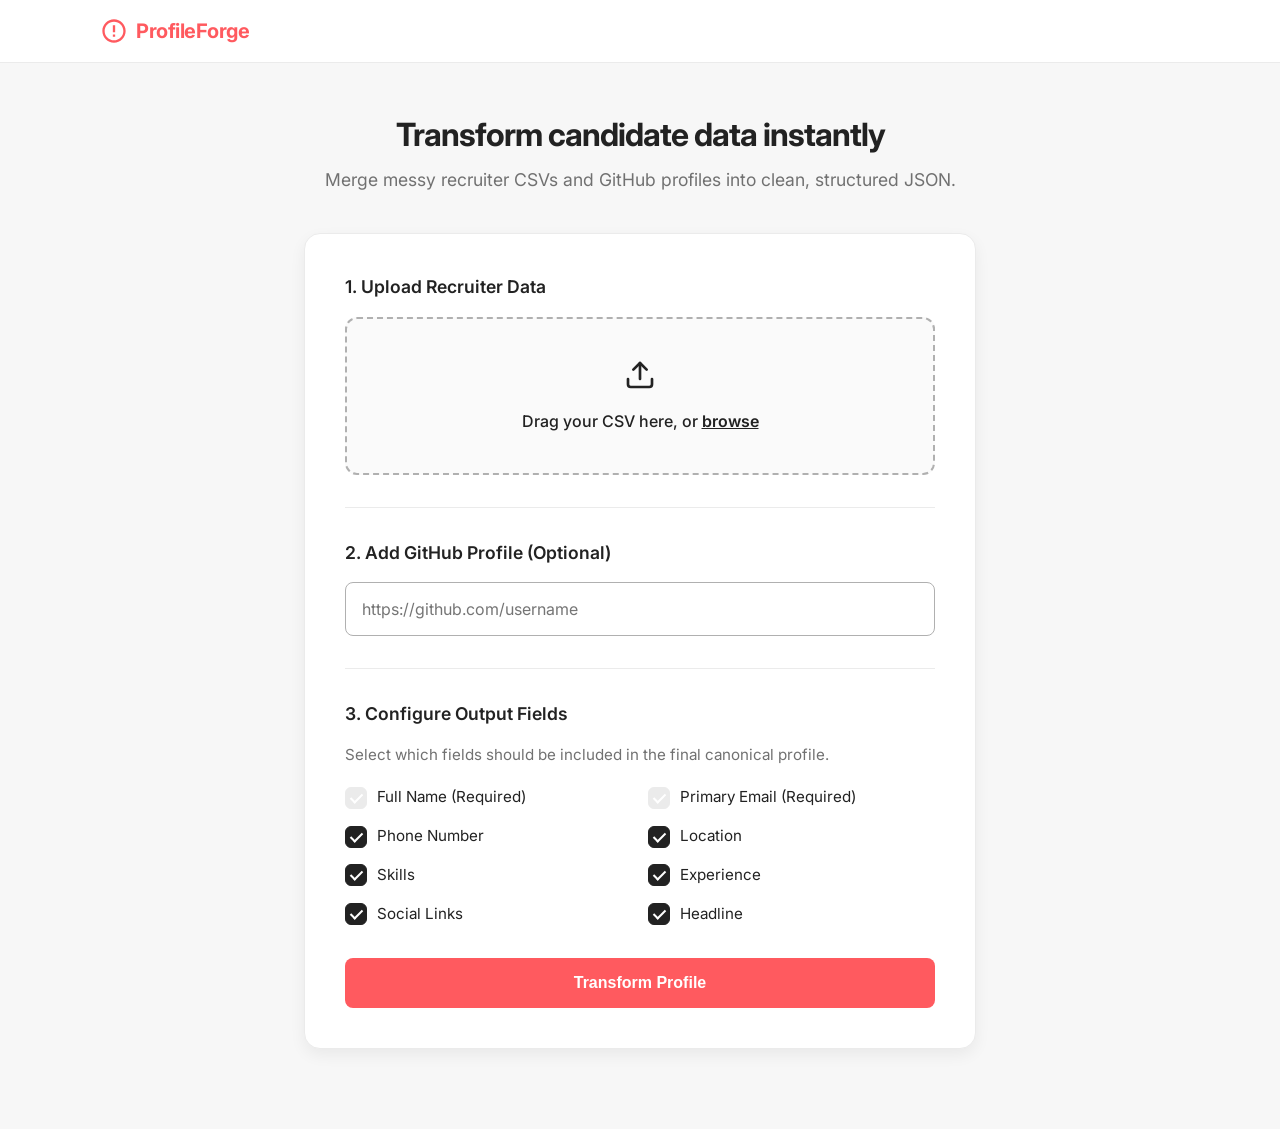
==== index.html @ e329ad91 "fix: add vercel.json routing and redesign UI to airbnb style" ====
<!DOCTYPE html>
<html lang="en">
<head>
    <meta charset="UTF-8">
    <meta name="viewport" content="width=device-width, initial-scale=1.0">
    <title>Candidate Profile Transformer</title>
    <link rel="stylesheet" href="style.css">
    <link href="https://fonts.googleapis.com/css2?family=Inter:wght@400;500;600;700&display=swap" rel="stylesheet">
</head>
<body>
    <div class="page-wrapper">
        <header class="top-nav">
            <div class="nav-content">
                <div class="logo">
                    <svg viewBox="0 0 24 24" width="28" height="28" fill="currentColor">
                        <path d="M12 2C6.48 2 2 6.48 2 12s4.48 10 10 10 10-4.48 10-10S17.52 2 12 2zm0 18c-4.41 0-8-3.59-8-8s3.59-8 8-8 8 3.59 8 8-3.59 8-8 8zm-1-13h2v6h-2zm0 8h2v2h-2z"/>
                    </svg>
                    <span>ProfileForge</span>
                </div>
            </div>
        </header>

        <main class="content">
            <div class="hero">
                <h1>Transform candidate data instantly</h1>
                <p>Merge messy recruiter CSVs and GitHub profiles into clean, structured JSON.</p>
            </div>

            <div class="card">
                <form id="transformForm">
                    
                    <div class="section-title">1. Upload Recruiter Data</div>
                    <div class="form-group">
                        <div class="file-upload-wrapper" id="dropZone">
                            <input type="file" id="csvFile" name="csvFile" accept=".csv" />
                            <div class="upload-icon">
                                <svg viewBox="0 0 24 24" width="32" height="32" stroke="currentColor" stroke-width="2" fill="none" stroke-linecap="round" stroke-linejoin="round"><path d="M21 15v4a2 2 0 0 1-2 2H5a2 2 0 0 1-2-2v-4"></path><polyline points="17 8 12 3 7 8"></polyline><line x1="12" y1="3" x2="12" y2="15"></line></svg>
                            </div>
                            <span id="fileName">Drag your CSV here, or <span class="text-link">browse</span></span>
                        </div>
                    </div>

                    <div class="divider"></div>

                    <div class="section-title">2. Add GitHub Profile (Optional)</div>
                    <div class="form-group">
                        <input type="url" id="githubUrl" name="githubUrl" placeholder="https://github.com/username" autocomplete="off">
                    </div>

                    <div class="divider"></div>

                    <div class="section-title">3. Configure Output Fields</div>
                    <p class="config-desc">Select which fields should be included in the final canonical profile.</p>
                    
                    <div class="config-grid">
                        <label class="checkbox-container">
                            <input type="checkbox" name="configField" value="full_name" checked disabled>
                            <span class="checkmark"></span>
                            Full Name (Required)
                        </label>
                        <label class="checkbox-container">
                            <input type="checkbox" name="configField" value="primary_email" checked disabled>
                            <span class="checkmark"></span>
                            Primary Email (Required)
                        </label>
                        <label class="checkbox-container">
                            <input type="checkbox" name="configField" value="phone" checked>
                            <span class="checkmark"></span>
                            Phone Number
                        </label>
                        <label class="checkbox-container">
                            <input type="checkbox" name="configField" value="location" checked>
                            <span class="checkmark"></span>
                            Location
                        </label>
                        <label class="checkbox-container">
                            <input type="checkbox" name="configField" value="skills" checked>
                            <span class="checkmark"></span>
                            Skills
                        </label>
                        <label class="checkbox-container">
                            <input type="checkbox" name="configField" value="experience" checked>
                            <span class="checkmark"></span>
                            Experience
                        </label>
                        <label class="checkbox-container">
                            <input type="checkbox" name="configField" value="links" checked>
                            <span class="checkmark"></span>
                            Social Links
                        </label>
                        <label class="checkbox-container">
                            <input type="checkbox" name="configField" value="headline" checked>
                            <span class="checkmark"></span>
                            Headline
                        </label>
                    </div>

                    <button type="submit" id="submitBtn" class="primary-btn">
                        <span class="btn-text">Transform Profile</span>
                        <div class="loader" id="loader" style="display: none;"></div>
                    </button>
                </form>
            </div>

            <div id="resultContainer" class="card result-container" style="display: none;">
                <div class="result-header">
                    <h2>Generated JSON</h2>
                    <button id="copyBtn" class="secondary-btn">Copy Output</button>
                </div>
                <pre><code id="jsonOutput"></code></pre>
            </div>
        </main>
    </div>

    <script src="script.js"></script>
</body>
</html>
---- style.css ----
:root {
    --bg-light: #F7F7F7;
    --card-bg: #FFFFFF;
    --border-color: #EBEBEB;
    --text-main: #222222;
    --text-muted: #717171;
    --accent: #FF5A5F;
    --accent-hover: #E61E4D;
    --focus-ring: rgba(255, 90, 95, 0.3);
    --radius-lg: 16px;
    --radius-md: 12px;
    --radius-sm: 8px;
}

* {
    box-sizing: border-box;
    margin: 0;
    padding: 0;
}

body {
    font-family: 'Inter', -apple-system, BlinkMacSystemFont, Roboto, Helvetica, Arial, sans-serif;
    background-color: var(--bg-light);
    color: var(--text-main);
    line-height: 1.5;
    -webkit-font-smoothing: antialiased;
}

.page-wrapper {
    min-height: 100vh;
    display: flex;
    flex-direction: column;
}

.top-nav {
    background-color: var(--card-bg);
    border-bottom: 1px solid var(--border-color);
    padding: 1rem 2rem;
    position: sticky;
    top: 0;
    z-index: 10;
}

.nav-content {
    max-width: 1080px;
    margin: 0 auto;
    display: flex;
    align-items: center;
}

.logo {
    display: flex;
    align-items: center;
    gap: 0.5rem;
    color: var(--accent);
    font-weight: 700;
    font-size: 1.25rem;
    letter-spacing: -0.5px;
}

.content {
    flex: 1;
    max-width: 720px;
    margin: 0 auto;
    padding: 3rem 1.5rem;
    width: 100%;
}

.hero {
    margin-bottom: 2.5rem;
    text-align: center;
}

.hero h1 {
    font-size: 2rem;
    font-weight: 700;
    color: var(--text-main);
    margin-bottom: 0.5rem;
    letter-spacing: -1px;
}

.hero p {
    color: var(--text-muted);
    font-size: 1.1rem;
}

.card {
    background: var(--card-bg);
    border: 1px solid var(--border-color);
    border-radius: var(--radius-lg);
    padding: 2.5rem;
    box-shadow: 0 6px 16px rgba(0,0,0,0.06);
    margin-bottom: 2rem;
}

.section-title {
    font-size: 1.1rem;
    font-weight: 600;
    margin-bottom: 1rem;
    color: var(--text-main);
}

.form-group {
    margin-bottom: 1.5rem;
}

.divider {
    height: 1px;
    background-color: var(--border-color);
    margin: 2rem 0;
}

/* File Upload */
.file-upload-wrapper {
    border: 2px dashed #B0B0B0;
    border-radius: var(--radius-md);
    padding: 2.5rem 2rem;
    text-align: center;
    cursor: pointer;
    transition: all 0.2s ease;
    background-color: #FAFAFA;
    position: relative;
}

.file-upload-wrapper:hover, .file-upload-wrapper.dragover {
    border-color: var(--text-main);
    background-color: #F7F7F7;
}

.upload-icon {
    color: var(--text-main);
    margin-bottom: 0.75rem;
}

.file-upload-wrapper input[type="file"] {
    position: absolute;
    top: 0;
    left: 0;
    width: 100%;
    height: 100%;
    opacity: 0;
    cursor: pointer;
}

#fileName {
    color: var(--text-main);
    font-weight: 500;
    font-size: 1rem;
}

.text-link {
    color: var(--text-main);
    text-decoration: underline;
    font-weight: 600;
}

/* Inputs */
input[type="url"] {
    width: 100%;
    background: #FFFFFF;
    border: 1px solid #B0B0B0;
    border-radius: var(--radius-sm);
    color: var(--text-main);
    padding: 1rem;
    font-family: inherit;
    font-size: 1rem;
    transition: border-color 0.2s ease, box-shadow 0.2s ease;
}

input[type="url"]:focus {
    outline: none;
    border-color: var(--text-main);
    box-shadow: 0 0 0 2px var(--text-main);
}

/* Config Builder Checkboxes */
.config-desc {
    color: var(--text-muted);
    font-size: 0.95rem;
    margin-bottom: 1.25rem;
}

.config-grid {
    display: grid;
    grid-template-columns: repeat(auto-fill, minmax(200px, 1fr));
    gap: 1rem;
    margin-bottom: 2rem;
}

.checkbox-container {
    display: flex;
    align-items: center;
    position: relative;
    padding-left: 32px;
    cursor: pointer;
    font-size: 0.95rem;
    user-select: none;
    color: var(--text-main);
}

.checkbox-container input {
    position: absolute;
    opacity: 0;
    cursor: pointer;
    height: 0;
    width: 0;
}

.checkmark {
    position: absolute;
    top: 50%;
    transform: translateY(-50%);
    left: 0;
    height: 22px;
    width: 22px;
    background-color: #FFFFFF;
    border: 1px solid #B0B0B0;
    border-radius: 6px;
    transition: all 0.2s;
}

.checkbox-container:hover input ~ .checkmark {
    border-color: var(--text-main);
}

.checkbox-container input:checked ~ .checkmark {
    background-color: var(--text-main);
    border-color: var(--text-main);
}

.checkbox-container input:disabled ~ .checkmark {
    background-color: #EBEBEB;
    border-color: #EBEBEB;
    cursor: not-allowed;
}
.checkbox-container input:disabled {
    cursor: not-allowed;
}

.checkmark:after {
    content: "";
    position: absolute;
    display: none;
}

.checkbox-container input:checked ~ .checkmark:after {
    display: block;
}

.checkbox-container .checkmark:after {
    left: 7px;
    top: 3px;
    width: 5px;
    height: 10px;
    border: solid white;
    border-width: 0 2px 2px 0;
    transform: rotate(45deg);
}

/* Buttons */
.primary-btn {
    width: 100%;
    background: var(--accent);
    color: white;
    border: none;
    padding: 1rem;
    border-radius: var(--radius-sm);
    font-size: 1rem;
    font-weight: 600;
    cursor: pointer;
    transition: background 0.2s ease, transform 0.1s ease;
    display: flex;
    justify-content: center;
    align-items: center;
}

.primary-btn:hover {
    background: var(--accent-hover);
}

.primary-btn:active {
    transform: scale(0.98);
}

.primary-btn:disabled {
    opacity: 0.7;
    cursor: not-allowed;
}

/* Loader */
.loader {
    border: 2px solid rgba(255,255,255,0.3);
    border-radius: 50%;
    border-top: 2px solid white;
    width: 20px;
    height: 20px;
    animation: spin 1s linear infinite;
}

@keyframes spin {
    0% { transform: rotate(0deg); }
    100% { transform: rotate(360deg); }
}

/* Results */
.result-container {
    animation: slideUp 0.4s ease-out;
}

@keyframes slideUp {
    from { opacity: 0; transform: translateY(20px); }
    to { opacity: 1; transform: translateY(0); }
}

.result-header {
    display: flex;
    justify-content: space-between;
    align-items: center;
    margin-bottom: 1.5rem;
}

.result-header h2 {
    font-size: 1.25rem;
    font-weight: 600;
}

.secondary-btn {
    background: #FFFFFF;
    border: 1px solid var(--text-main);
    color: var(--text-main);
    padding: 0.5rem 1rem;
    border-radius: var(--radius-sm);
    cursor: pointer;
    font-size: 0.85rem;
    font-weight: 600;
    transition: all 0.2s;
}

.secondary-btn:hover {
    background: #F7F7F7;
}

pre {
    background: #F7F7F7;
    padding: 1.5rem;
    border-radius: var(--radius-md);
    overflow-x: auto;
    font-size: 0.85rem;
    color: var(--text-main);
    border: 1px solid var(--border-color);
}
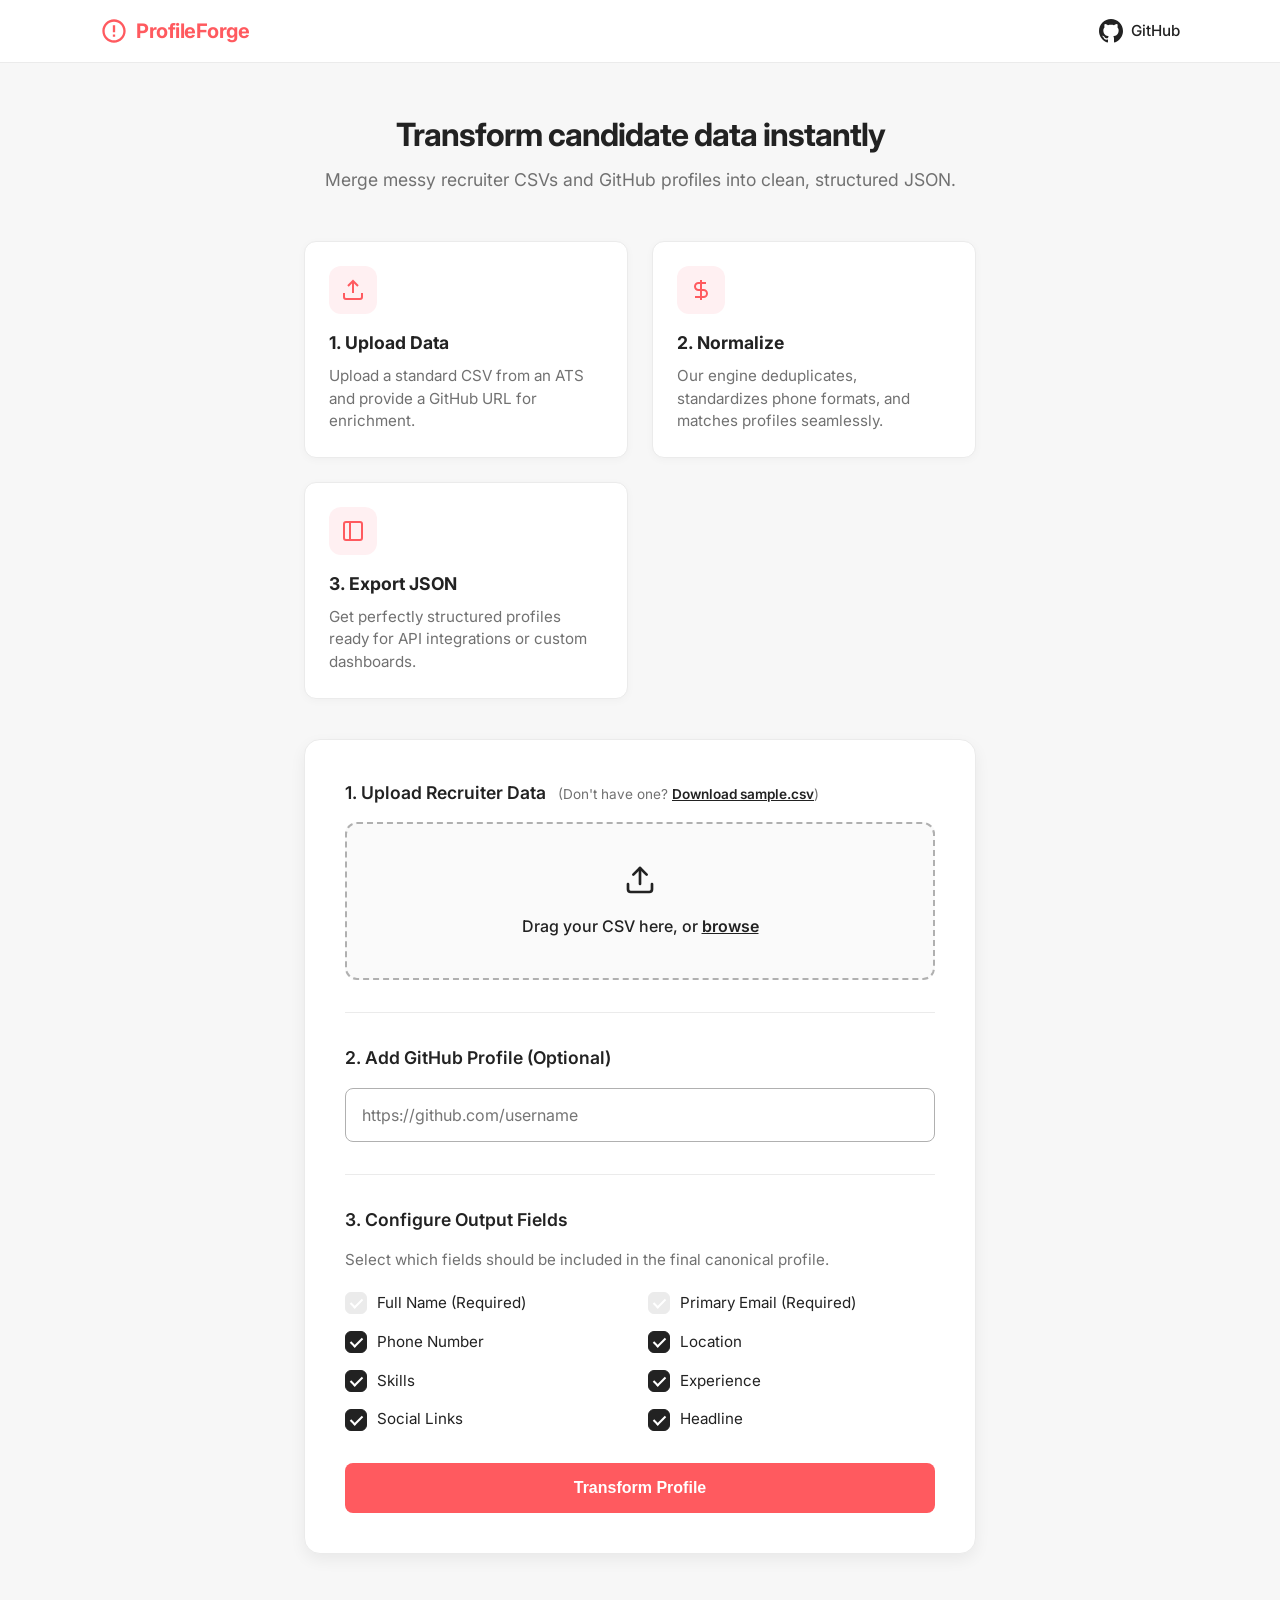
==== commit 7a4266e9: "feat: landing page, github link, about section, sample csv" ====
--- a/index.html
+++ b/index.html
@@ -17,6 +17,12 @@
                     </svg>
                     <span>ProfileForge</span>
                 </div>
+                <div class="nav-links">
+                    <a href="https://github.com/Saksham-Gupta-GH/candidate-profile-transformer" target="_blank" class="github-link">
+                        <svg width="24" height="24" viewBox="0 0 24 24" fill="currentColor"><path d="M12 0c-6.626 0-12 5.373-12 12 0 5.302 3.438 9.8 8.207 11.387.599.111.793-.261.793-.577v-2.234c-3.338.726-4.033-1.416-4.033-1.416-.546-1.387-1.333-1.756-1.333-1.756-1.089-.745.083-.729.083-.729 1.205.084 1.839 1.237 1.839 1.237 1.07 1.834 2.807 1.304 3.492.997.107-.775.418-1.305.762-1.604-2.665-.305-5.467-1.334-5.467-5.931 0-1.311.469-2.381 1.236-3.221-.124-.303-.535-1.524.117-3.176 0 0 1.008-.322 3.301 1.23.957-.266 1.983-.399 3.003-.404 1.02.005 2.047.138 3.006.404 2.291-1.552 3.297-1.23 3.297-1.23.653 1.653.242 2.874.118 3.176.77.84 1.235 1.911 1.235 3.221 0 4.609-2.807 5.624-5.479 5.921.43.372.823 1.102.823 2.222v3.293c0 .319.192.694.801.576 4.765-1.589 8.199-6.086 8.199-11.386 0-6.627-5.373-12-12-12z"/></svg>
+                        <span>GitHub</span>
+                    </a>
+                </div>
             </div>
         </header>
 
@@ -24,12 +30,39 @@
             <div class="hero">
                 <h1>Transform candidate data instantly</h1>
                 <p>Merge messy recruiter CSVs and GitHub profiles into clean, structured JSON.</p>
+                
+                <div class="about-section">
+                    <div class="about-card">
+                        <div class="about-icon">
+                            <svg width="24" height="24" viewBox="0 0 24 24" fill="none" stroke="currentColor" stroke-width="2"><path d="M21 15v4a2 2 0 0 1-2 2H5a2 2 0 0 1-2-2v-4"></path><polyline points="17 8 12 3 7 8"></polyline><line x1="12" y1="3" x2="12" y2="15"></line></svg>
+                        </div>
+                        <h3>1. Upload Data</h3>
+                        <p>Upload a standard CSV from an ATS and provide a GitHub URL for enrichment.</p>
+                    </div>
+                    <div class="about-card">
+                        <div class="about-icon">
+                            <svg width="24" height="24" viewBox="0 0 24 24" fill="none" stroke="currentColor" stroke-width="2"><path d="M12 2v20M17 5H9.5a3.5 3.5 0 0 0 0 7h5a3.5 3.5 0 0 1 0 7H6"></path></svg>
+                        </div>
+                        <h3>2. Normalize</h3>
+                        <p>Our engine deduplicates, standardizes phone formats, and matches profiles seamlessly.</p>
+                    </div>
+                    <div class="about-card">
+                        <div class="about-icon">
+                            <svg width="24" height="24" viewBox="0 0 24 24" fill="none" stroke="currentColor" stroke-width="2"><rect x="3" y="3" width="18" height="18" rx="2" ry="2"></rect><line x1="9" y1="3" x2="9" y2="21"></line></svg>
+                        </div>
+                        <h3>3. Export JSON</h3>
+                        <p>Get perfectly structured profiles ready for API integrations or custom dashboards.</p>
+                    </div>
+                </div>
             </div>
 
             <div class="card">
                 <form id="transformForm">
                     
-                    <div class="section-title">1. Upload Recruiter Data</div>
+                    <div class="section-title">
+                        1. Upload Recruiter Data
+                        <span class="helper-text">(Don't have one? <a href="/sample.csv" download class="text-link">Download sample.csv</a>)</span>
+                    </div>
                     <div class="form-group">
                         <div class="file-upload-wrapper" id="dropZone">
                             <input type="file" id="csvFile" name="csvFile" accept=".csv" />
@@ -104,10 +137,23 @@
 
             <div id="resultContainer" class="card result-container" style="display: none;">
                 <div class="result-header">
-                    <h2>Generated JSON</h2>
-                    <button id="copyBtn" class="secondary-btn">Copy Output</button>
+                    <h2>Transformed Profiles</h2>
+                    <div class="view-toggles">
+                        <button id="viewVisualBtn" class="toggle-btn active">Visual</button>
+                        <button id="viewJsonBtn" class="toggle-btn">JSON</button>
+                    </div>
                 </div>
-                <pre><code id="jsonOutput"></code></pre>
+                
+                <div id="visualView" class="visual-view">
+                    <!-- Candidate cards will be injected here -->
+                </div>
+
+                <div id="jsonView" class="json-view" style="display: none;">
+                    <div class="json-actions">
+                        <button id="copyBtn" class="secondary-btn">Copy JSON</button>
+                    </div>
+                    <pre><code id="jsonOutput"></code></pre>
+                </div>
             </div>
         </main>
     </div>
--- a/style.css
+++ b/style.css
@@ -46,6 +46,7 @@
     margin: 0 auto;
     display: flex;
     align-items: center;
+    justify-content: space-between;
 }
 
 .logo {
@@ -349,3 +350,191 @@
     color: var(--text-main);
     border: 1px solid var(--border-color);
 }
+
+/* Toggles */
+.view-toggles {
+    display: flex;
+    background: #F7F7F7;
+    border-radius: var(--radius-sm);
+    padding: 0.25rem;
+    border: 1px solid var(--border-color);
+}
+.toggle-btn {
+    background: transparent;
+    border: none;
+    padding: 0.5rem 1rem;
+    font-size: 0.85rem;
+    font-weight: 600;
+    color: var(--text-muted);
+    border-radius: 6px;
+    cursor: pointer;
+    transition: all 0.2s;
+}
+.toggle-btn.active {
+    background: #FFFFFF;
+    color: var(--text-main);
+    box-shadow: 0 1px 3px rgba(0,0,0,0.1);
+}
+
+/* Candidate Cards */
+.candidate-card {
+    background: #FFFFFF;
+    border: 1px solid var(--border-color);
+    border-radius: var(--radius-md);
+    padding: 1.5rem;
+    margin-bottom: 1.5rem;
+    box-shadow: 0 2px 8px rgba(0,0,0,0.04);
+}
+.candidate-header {
+    display: flex;
+    justify-content: space-between;
+    align-items: flex-start;
+    margin-bottom: 1rem;
+}
+.candidate-name {
+    font-size: 1.25rem;
+    font-weight: 700;
+    margin-bottom: 0.25rem;
+}
+.candidate-headline {
+    color: var(--text-muted);
+    font-size: 0.95rem;
+}
+.candidate-contact {
+    display: flex;
+    flex-wrap: wrap;
+    gap: 1rem;
+    margin-bottom: 1.5rem;
+    font-size: 0.9rem;
+    color: var(--text-main);
+}
+.contact-item {
+    display: flex;
+    align-items: center;
+    gap: 0.4rem;
+}
+.contact-item svg {
+    color: var(--text-muted);
+}
+.candidate-section {
+    margin-bottom: 1.5rem;
+}
+.candidate-section:last-child {
+    margin-bottom: 0;
+}
+.candidate-section-title {
+    font-size: 0.95rem;
+    font-weight: 600;
+    margin-bottom: 0.75rem;
+    text-transform: uppercase;
+    letter-spacing: 0.5px;
+    color: var(--text-muted);
+}
+.skills-container {
+    display: flex;
+    flex-wrap: wrap;
+    gap: 0.5rem;
+}
+.skill-tag {
+    background: #F7F7F7;
+    border: 1px solid var(--border-color);
+    padding: 0.3rem 0.75rem;
+    border-radius: 20px;
+    font-size: 0.85rem;
+    font-weight: 500;
+}
+.experience-list {
+    list-style: none;
+}
+.experience-item {
+    position: relative;
+    padding-left: 1.5rem;
+    margin-bottom: 1rem;
+}
+.experience-item:last-child {
+    margin-bottom: 0;
+}
+.experience-item::before {
+    content: "";
+    position: absolute;
+    left: 0;
+    top: 6px;
+    width: 8px;
+    height: 8px;
+    border-radius: 50%;
+    background: var(--accent);
+}
+.exp-title {
+    font-weight: 600;
+    font-size: 1rem;
+}
+.exp-company {
+    color: var(--text-main);
+    font-size: 0.95rem;
+    margin-bottom: 0.2rem;
+}
+.exp-date {
+    color: var(--text-muted);
+    font-size: 0.85rem;
+}
+
+.json-actions {
+    margin-bottom: 1rem;
+}
+
+/* Landing Page Additions */
+.github-link {
+    display: flex;
+    align-items: center;
+    gap: 0.5rem;
+    color: var(--text-main);
+    text-decoration: none;
+    font-weight: 500;
+    font-size: 0.95rem;
+    transition: color 0.2s;
+}
+.github-link:hover {
+    color: var(--accent);
+}
+
+.about-section {
+    display: grid;
+    grid-template-columns: repeat(auto-fit, minmax(250px, 1fr));
+    gap: 1.5rem;
+    margin-top: 3rem;
+    text-align: left;
+}
+.about-card {
+    background: #FFFFFF;
+    border: 1px solid var(--border-color);
+    padding: 1.5rem;
+    border-radius: var(--radius-md);
+    box-shadow: 0 2px 8px rgba(0,0,0,0.03);
+}
+.about-icon {
+    display: inline-flex;
+    align-items: center;
+    justify-content: center;
+    width: 48px;
+    height: 48px;
+    background: #FFF0F2;
+    color: var(--accent);
+    border-radius: 12px;
+    margin-bottom: 1rem;
+}
+.about-card h3 {
+    font-size: 1.1rem;
+    margin-bottom: 0.5rem;
+    color: var(--text-main);
+}
+.about-card p {
+    font-size: 0.95rem;
+    color: var(--text-muted);
+    line-height: 1.5;
+}
+.helper-text {
+    font-size: 0.85rem;
+    color: var(--text-muted);
+    font-weight: normal;
+    margin-left: 0.5rem;
+}
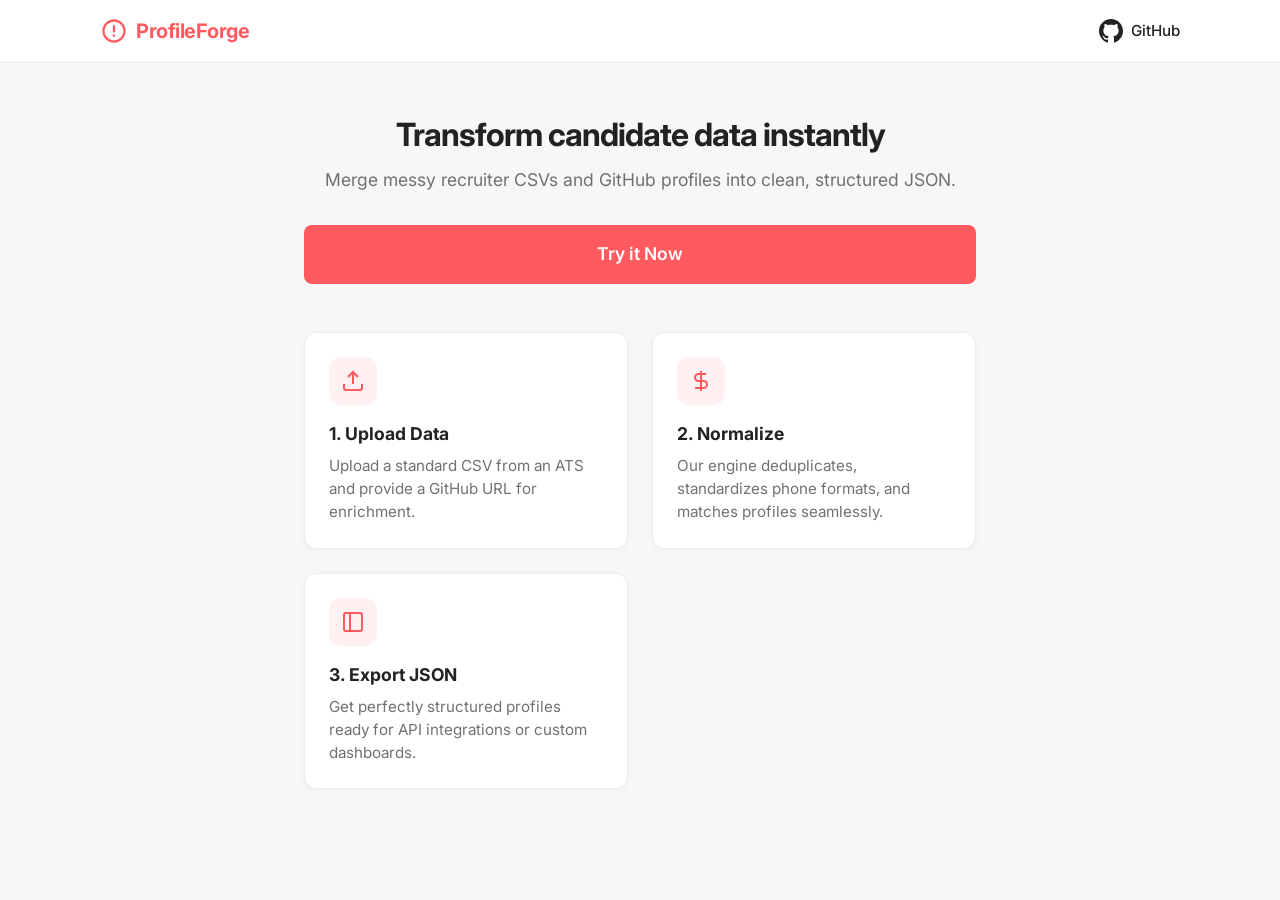
==== commit cc5fbcc4: "feat: split app into landing page and tool page" ====
--- a/index.html
+++ b/index.html
@@ -31,6 +31,10 @@
                 <h1>Transform candidate data instantly</h1>
                 <p>Merge messy recruiter CSVs and GitHub profiles into clean, structured JSON.</p>
                 
+                <div style="text-align: center; margin-top: 2rem; margin-bottom: 2rem;">
+                    <a href="app.html" class="primary-btn" style="display: inline-block; text-decoration: none; padding: 1rem 2.5rem; font-size: 1.1rem;">Try it Now</a>
+                </div>
+                
                 <div class="about-section">
                     <div class="about-card">
                         <div class="about-icon">
@@ -54,105 +58,7 @@
                         <p>Get perfectly structured profiles ready for API integrations or custom dashboards.</p>
                     </div>
                 </div>
-            </div>
-
-            <div class="card">
-                <form id="transformForm">
-                    
-                    <div class="section-title">
-                        1. Upload Recruiter Data
-                        <span class="helper-text">(Don't have one? <a href="/sample.csv" download class="text-link">Download sample.csv</a>)</span>
                     </div>
-                    <div class="form-group">
-                        <div class="file-upload-wrapper" id="dropZone">
-                            <input type="file" id="csvFile" name="csvFile" accept=".csv" />
-                            <div class="upload-icon">
-                                <svg viewBox="0 0 24 24" width="32" height="32" stroke="currentColor" stroke-width="2" fill="none" stroke-linecap="round" stroke-linejoin="round"><path d="M21 15v4a2 2 0 0 1-2 2H5a2 2 0 0 1-2-2v-4"></path><polyline points="17 8 12 3 7 8"></polyline><line x1="12" y1="3" x2="12" y2="15"></line></svg>
-                            </div>
-                            <span id="fileName">Drag your CSV here, or <span class="text-link">browse</span></span>
-                        </div>
-                    </div>
-
-                    <div class="divider"></div>
-
-                    <div class="section-title">2. Add GitHub Profile (Optional)</div>
-                    <div class="form-group">
-                        <input type="url" id="githubUrl" name="githubUrl" placeholder="https://github.com/username" autocomplete="off">
-                    </div>
-
-                    <div class="divider"></div>
-
-                    <div class="section-title">3. Configure Output Fields</div>
-                    <p class="config-desc">Select which fields should be included in the final canonical profile.</p>
-                    
-                    <div class="config-grid">
-                        <label class="checkbox-container">
-                            <input type="checkbox" name="configField" value="full_name" checked disabled>
-                            <span class="checkmark"></span>
-                            Full Name (Required)
-                        </label>
-                        <label class="checkbox-container">
-                            <input type="checkbox" name="configField" value="primary_email" checked disabled>
-                            <span class="checkmark"></span>
-                            Primary Email (Required)
-                        </label>
-                        <label class="checkbox-container">
-                            <input type="checkbox" name="configField" value="phone" checked>
-                            <span class="checkmark"></span>
-                            Phone Number
-                        </label>
-                        <label class="checkbox-container">
-                            <input type="checkbox" name="configField" value="location" checked>
-                            <span class="checkmark"></span>
-                            Location
-                        </label>
-                        <label class="checkbox-container">
-                            <input type="checkbox" name="configField" value="skills" checked>
-                            <span class="checkmark"></span>
-                            Skills
-                        </label>
-                        <label class="checkbox-container">
-                            <input type="checkbox" name="configField" value="experience" checked>
-                            <span class="checkmark"></span>
-                            Experience
-                        </label>
-                        <label class="checkbox-container">
-                            <input type="checkbox" name="configField" value="links" checked>
-                            <span class="checkmark"></span>
-                            Social Links
-                        </label>
-                        <label class="checkbox-container">
-                            <input type="checkbox" name="configField" value="headline" checked>
-                            <span class="checkmark"></span>
-                            Headline
-                        </label>
-                    </div>
-
-                    <button type="submit" id="submitBtn" class="primary-btn">
-                        <span class="btn-text">Transform Profile</span>
-                        <div class="loader" id="loader" style="display: none;"></div>
-                    </button>
-                </form>
-            </div>
-
-            <div id="resultContainer" class="card result-container" style="display: none;">
-                <div class="result-header">
-                    <h2>Transformed Profiles</h2>
-                    <div class="view-toggles">
-                        <button id="viewVisualBtn" class="toggle-btn active">Visual</button>
-                        <button id="viewJsonBtn" class="toggle-btn">JSON</button>
-                    </div>
-                </div>
-                
-                <div id="visualView" class="visual-view">
-                    <!-- Candidate cards will be injected here -->
-                </div>
-
-                <div id="jsonView" class="json-view" style="display: none;">
-                    <div class="json-actions">
-                        <button id="copyBtn" class="secondary-btn">Copy JSON</button>
-                    </div>
-                    <pre><code id="jsonOutput"></code></pre>
                 </div>
             </div>
         </main>
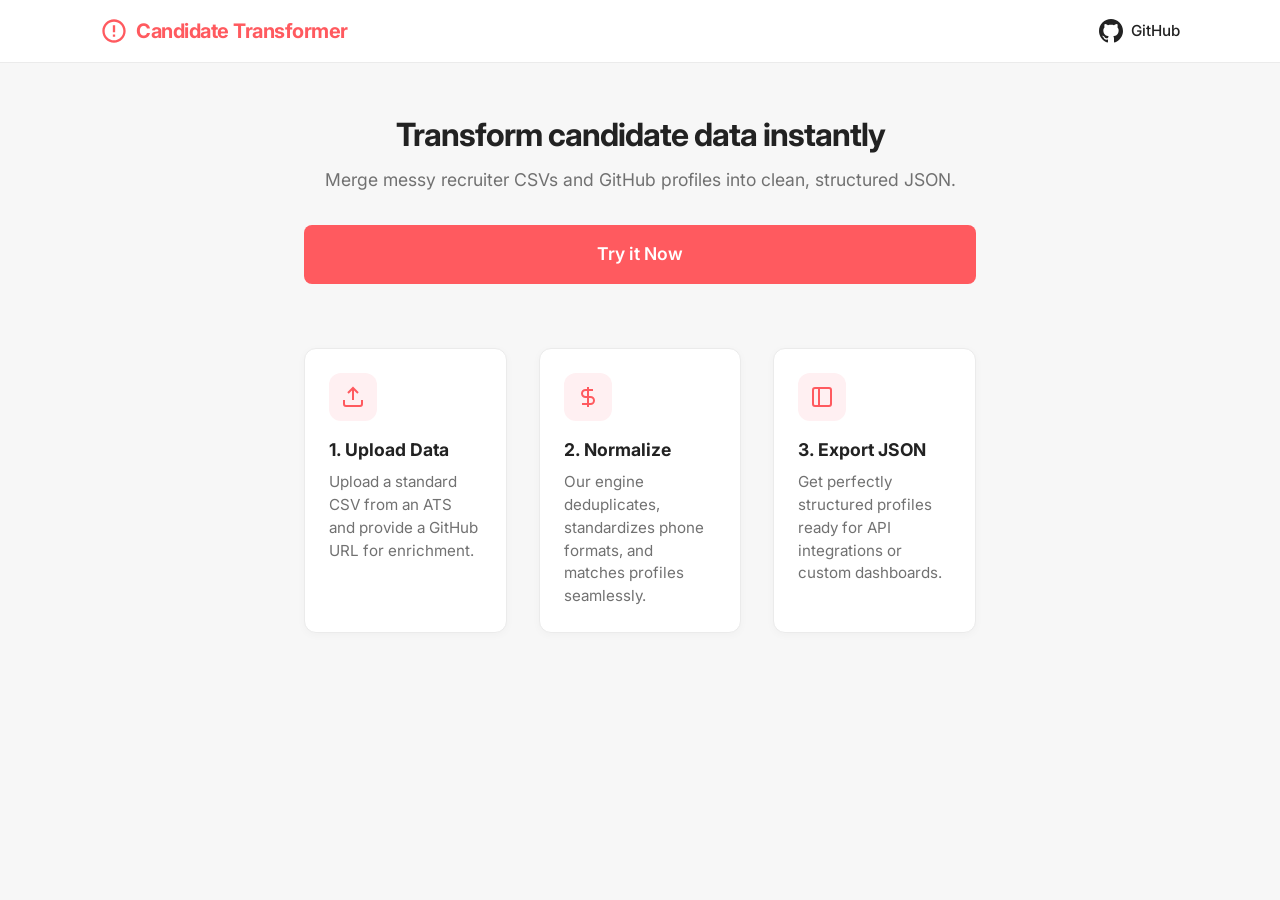
==== commit 205ef94b: "fix: ui improvements to landing page and rename to candidate transformer" ====
--- a/index.html
+++ b/index.html
@@ -11,12 +11,12 @@
     <div class="page-wrapper">
         <header class="top-nav">
             <div class="nav-content">
-                <div class="logo">
+                <a href="index.html" class="logo">
                     <svg viewBox="0 0 24 24" width="28" height="28" fill="currentColor">
                         <path d="M12 2C6.48 2 2 6.48 2 12s4.48 10 10 10 10-4.48 10-10S17.52 2 12 2zm0 18c-4.41 0-8-3.59-8-8s3.59-8 8-8 8 3.59 8 8-3.59 8-8 8zm-1-13h2v6h-2zm0 8h2v2h-2z"/>
                     </svg>
-                    <span>ProfileForge</span>
-                </div>
+                    <span>Candidate Transformer</span>
+                </a>
                 <div class="nav-links">
                     <a href="https://github.com/Saksham-Gupta-GH/candidate-profile-transformer" target="_blank" class="github-link">
                         <svg width="24" height="24" viewBox="0 0 24 24" fill="currentColor"><path d="M12 0c-6.626 0-12 5.373-12 12 0 5.302 3.438 9.8 8.207 11.387.599.111.793-.261.793-.577v-2.234c-3.338.726-4.033-1.416-4.033-1.416-.546-1.387-1.333-1.756-1.333-1.756-1.089-.745.083-.729.083-.729 1.205.084 1.839 1.237 1.839 1.237 1.07 1.834 2.807 1.304 3.492.997.107-.775.418-1.305.762-1.604-2.665-.305-5.467-1.334-5.467-5.931 0-1.311.469-2.381 1.236-3.221-.124-.303-.535-1.524.117-3.176 0 0 1.008-.322 3.301 1.23.957-.266 1.983-.399 3.003-.404 1.02.005 2.047.138 3.006.404 2.291-1.552 3.297-1.23 3.297-1.23.653 1.653.242 2.874.118 3.176.77.84 1.235 1.911 1.235 3.221 0 4.609-2.807 5.624-5.479 5.921.43.372.823 1.102.823 2.222v3.293c0 .319.192.694.801.576 4.765-1.589 8.199-6.086 8.199-11.386 0-6.627-5.373-12-12-12z"/></svg>
--- a/style.css
+++ b/style.css
@@ -57,6 +57,7 @@
     font-weight: 700;
     font-size: 1.25rem;
     letter-spacing: -0.5px;
+    text-decoration: none;
 }
 
 .content {
@@ -499,10 +500,18 @@
 
 .about-section {
     display: grid;
-    grid-template-columns: repeat(auto-fit, minmax(250px, 1fr));
-    gap: 1.5rem;
-    margin-top: 3rem;
+    grid-template-columns: repeat(3, 1fr);
+    gap: 2rem;
+    margin-top: 4rem;
     text-align: left;
+    max-width: 1000px;
+    margin-left: auto;
+    margin-right: auto;
+}
+@media (max-width: 768px) {
+    .about-section {
+        grid-template-columns: 1fr;
+    }
 }
 .about-card {
     background: #FFFFFF;
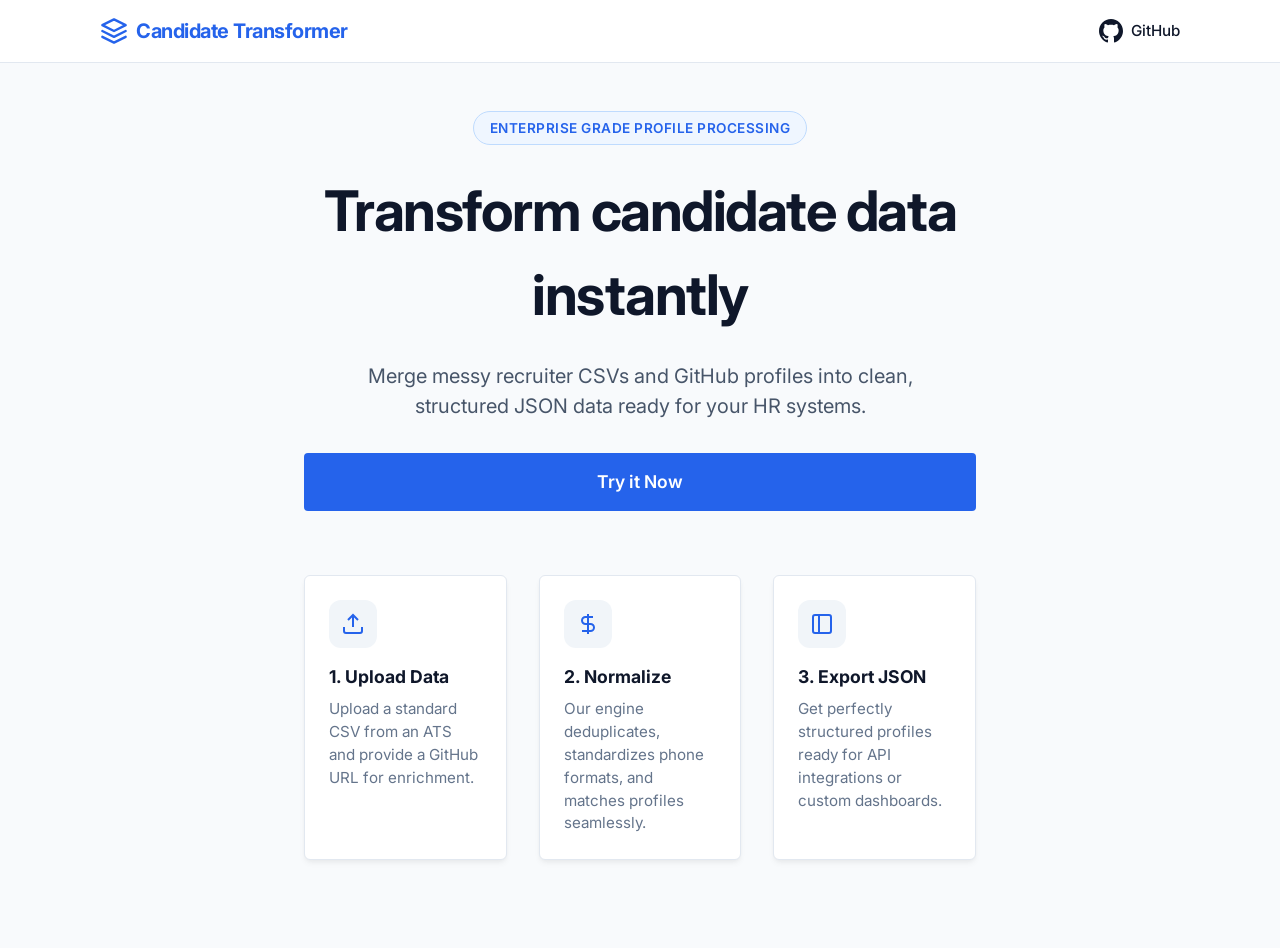
==== commit 0535c495: "style: overhaul ui to enterprise aesthetic" ====
--- a/index.html
+++ b/index.html
@@ -12,8 +12,10 @@
         <header class="top-nav">
             <div class="nav-content">
                 <a href="index.html" class="logo">
-                    <svg viewBox="0 0 24 24" width="28" height="28" fill="currentColor">
-                        <path d="M12 2C6.48 2 2 6.48 2 12s4.48 10 10 10 10-4.48 10-10S17.52 2 12 2zm0 18c-4.41 0-8-3.59-8-8s3.59-8 8-8 8 3.59 8 8-3.59 8-8 8zm-1-13h2v6h-2zm0 8h2v2h-2z"/>
+                    <svg viewBox="0 0 24 24" width="28" height="28" fill="none" stroke="currentColor" stroke-width="2" stroke-linecap="round" stroke-linejoin="round">
+                        <polygon points="12 2 2 7 12 12 22 7 12 2"></polygon>
+                        <polyline points="2 17 12 22 22 17"></polyline>
+                        <polyline points="2 12 12 17 22 12"></polyline>
                     </svg>
                     <span>Candidate Transformer</span>
                 </a>
@@ -28,8 +30,9 @@
 
         <main class="content">
             <div class="hero">
-                <h1>Transform candidate data instantly</h1>
-                <p>Merge messy recruiter CSVs and GitHub profiles into clean, structured JSON.</p>
+                <div style="display: inline-block; padding: 0.35rem 1rem; background: #EFF6FF; border: 1px solid #BFDBFE; border-radius: 999px; font-size: 0.85rem; font-weight: 600; color: var(--accent); margin-bottom: 1.5rem; letter-spacing: 0.5px; text-transform: uppercase;">Enterprise Grade Profile Processing</div>
+                <h1 style="font-size: 3.5rem; letter-spacing: -1.5px; margin-bottom: 1.5rem; color: #0F172A;">Transform candidate data instantly</h1>
+                <p style="font-size: 1.25rem; color: #475569; max-width: 600px; margin: 0 auto;">Merge messy recruiter CSVs and GitHub profiles into clean, structured JSON data ready for your HR systems.</p>
                 
                 <div style="text-align: center; margin-top: 2rem; margin-bottom: 2rem;">
                     <a href="app.html" class="primary-btn" style="display: inline-block; text-decoration: none; padding: 1rem 2.5rem; font-size: 1.1rem;">Try it Now</a>
--- a/style.css
+++ b/style.css
@@ -1,15 +1,15 @@
 :root {
-    --bg-light: #F7F7F7;
+    --bg-light: #F8FAFC;
     --card-bg: #FFFFFF;
-    --border-color: #EBEBEB;
-    --text-main: #222222;
-    --text-muted: #717171;
-    --accent: #FF5A5F;
-    --accent-hover: #E61E4D;
-    --focus-ring: rgba(255, 90, 95, 0.3);
-    --radius-lg: 16px;
-    --radius-md: 12px;
-    --radius-sm: 8px;
+    --border-color: #E2E8F0;
+    --text-main: #0F172A;
+    --text-muted: #64748B;
+    --accent: #2563EB;
+    --accent-hover: #1D4ED8;
+    --focus-ring: rgba(37, 99, 235, 0.3);
+    --radius-lg: 8px;
+    --radius-md: 6px;
+    --radius-sm: 4px;
 }
 
 * {
@@ -91,7 +91,7 @@
     border: 1px solid var(--border-color);
     border-radius: var(--radius-lg);
     padding: 2.5rem;
-    box-shadow: 0 6px 16px rgba(0,0,0,0.06);
+    box-shadow: 0 4px 6px -1px rgba(0,0,0,0.05), 0 2px 4px -1px rgba(0,0,0,0.03);
     margin-bottom: 2rem;
 }
 
@@ -518,7 +518,7 @@
     border: 1px solid var(--border-color);
     padding: 1.5rem;
     border-radius: var(--radius-md);
-    box-shadow: 0 2px 8px rgba(0,0,0,0.03);
+    box-shadow: 0 4px 6px -1px rgba(0,0,0,0.05), 0 2px 4px -1px rgba(0,0,0,0.03);
 }
 .about-icon {
     display: inline-flex;
@@ -526,7 +526,7 @@
     justify-content: center;
     width: 48px;
     height: 48px;
-    background: #FFF0F2;
+    background: #F1F5F9;
     color: var(--accent);
     border-radius: 12px;
     margin-bottom: 1rem;
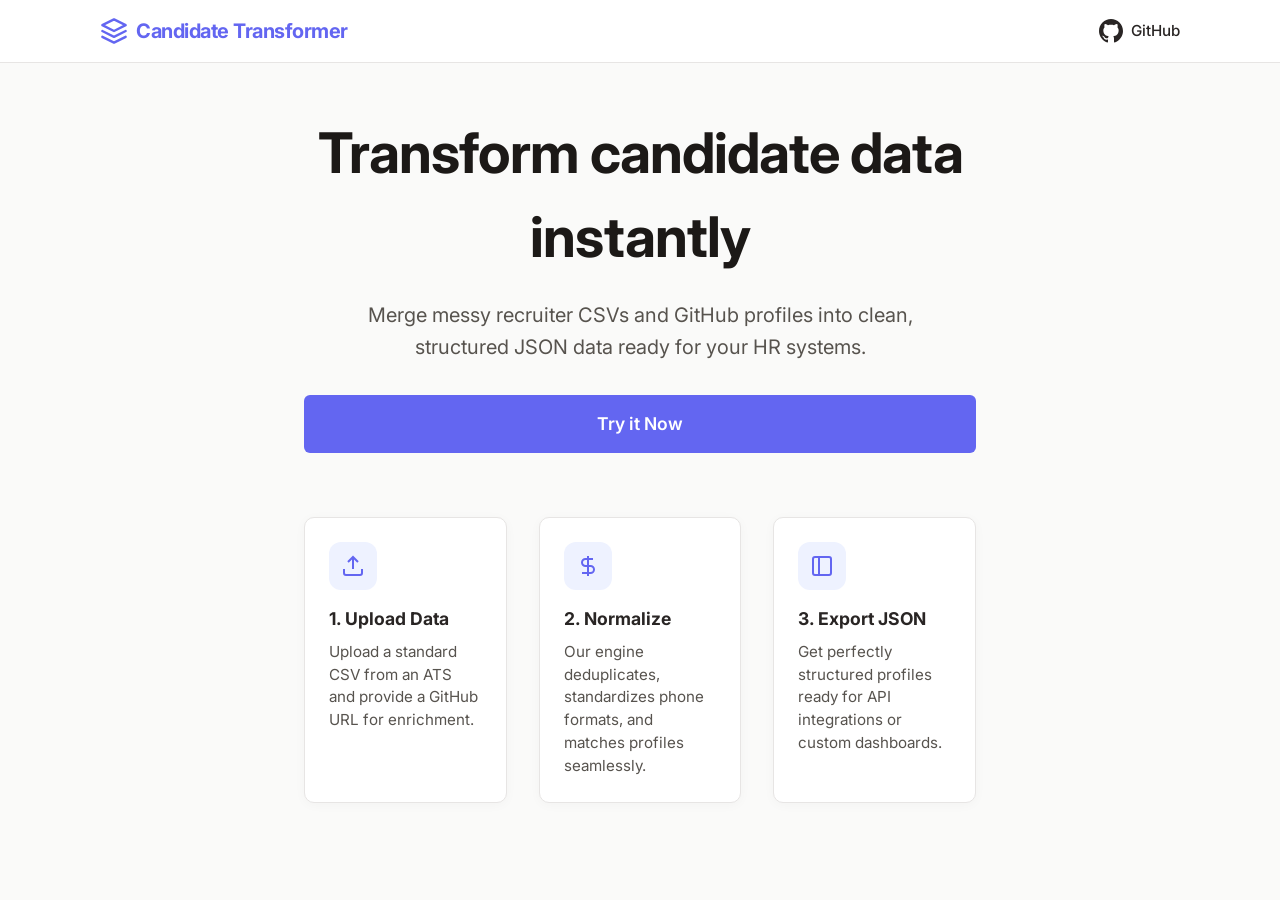
==== commit 02f3f9b1: "style: warm and human ui overhaul" ====
--- a/index.html
+++ b/index.html
@@ -30,9 +30,8 @@
 
         <main class="content">
             <div class="hero">
-                <div style="display: inline-block; padding: 0.35rem 1rem; background: #EFF6FF; border: 1px solid #BFDBFE; border-radius: 999px; font-size: 0.85rem; font-weight: 600; color: var(--accent); margin-bottom: 1.5rem; letter-spacing: 0.5px; text-transform: uppercase;">Enterprise Grade Profile Processing</div>
-                <h1 style="font-size: 3.5rem; letter-spacing: -1.5px; margin-bottom: 1.5rem; color: #0F172A;">Transform candidate data instantly</h1>
-                <p style="font-size: 1.25rem; color: #475569; max-width: 600px; margin: 0 auto;">Merge messy recruiter CSVs and GitHub profiles into clean, structured JSON data ready for your HR systems.</p>
+                <h1 style="font-size: 3.5rem; letter-spacing: -1px; margin-bottom: 1.25rem; color: #1C1917;">Transform candidate data instantly</h1>
+                <p style="font-size: 1.25rem; color: #57534E; max-width: 600px; margin: 0 auto; line-height: 1.6;">Merge messy recruiter CSVs and GitHub profiles into clean, structured JSON data ready for your HR systems.</p>
                 
                 <div style="text-align: center; margin-top: 2rem; margin-bottom: 2rem;">
                     <a href="app.html" class="primary-btn" style="display: inline-block; text-decoration: none; padding: 1rem 2.5rem; font-size: 1.1rem;">Try it Now</a>
--- a/style.css
+++ b/style.css
@@ -1,15 +1,15 @@
 :root {
-    --bg-light: #F8FAFC;
+    --bg-light: #FAFAF9;
     --card-bg: #FFFFFF;
-    --border-color: #E2E8F0;
-    --text-main: #0F172A;
-    --text-muted: #64748B;
-    --accent: #2563EB;
-    --accent-hover: #1D4ED8;
-    --focus-ring: rgba(37, 99, 235, 0.3);
-    --radius-lg: 8px;
-    --radius-md: 6px;
-    --radius-sm: 4px;
+    --border-color: #E7E5E4;
+    --text-main: #292524;
+    --text-muted: #57534E;
+    --accent: #6366F1;
+    --accent-hover: #4F46E5;
+    --focus-ring: rgba(99, 102, 241, 0.3);
+    --radius-lg: 12px;
+    --radius-md: 10px;
+    --radius-sm: 6px;
 }
 
 * {
@@ -91,7 +91,7 @@
     border: 1px solid var(--border-color);
     border-radius: var(--radius-lg);
     padding: 2.5rem;
-    box-shadow: 0 4px 6px -1px rgba(0,0,0,0.05), 0 2px 4px -1px rgba(0,0,0,0.03);
+    box-shadow: 0 4px 20px rgba(0, 0, 0, 0.04), 0 2px 8px rgba(0, 0, 0, 0.02);
     margin-bottom: 2rem;
 }
 
@@ -518,7 +518,7 @@
     border: 1px solid var(--border-color);
     padding: 1.5rem;
     border-radius: var(--radius-md);
-    box-shadow: 0 4px 6px -1px rgba(0,0,0,0.05), 0 2px 4px -1px rgba(0,0,0,0.03);
+    box-shadow: 0 2px 12px rgba(0, 0, 0, 0.03);
 }
 .about-icon {
     display: inline-flex;
@@ -526,7 +526,7 @@
     justify-content: center;
     width: 48px;
     height: 48px;
-    background: #F1F5F9;
+    background: #EEF2FF;
     color: var(--accent);
     border-radius: 12px;
     margin-bottom: 1rem;
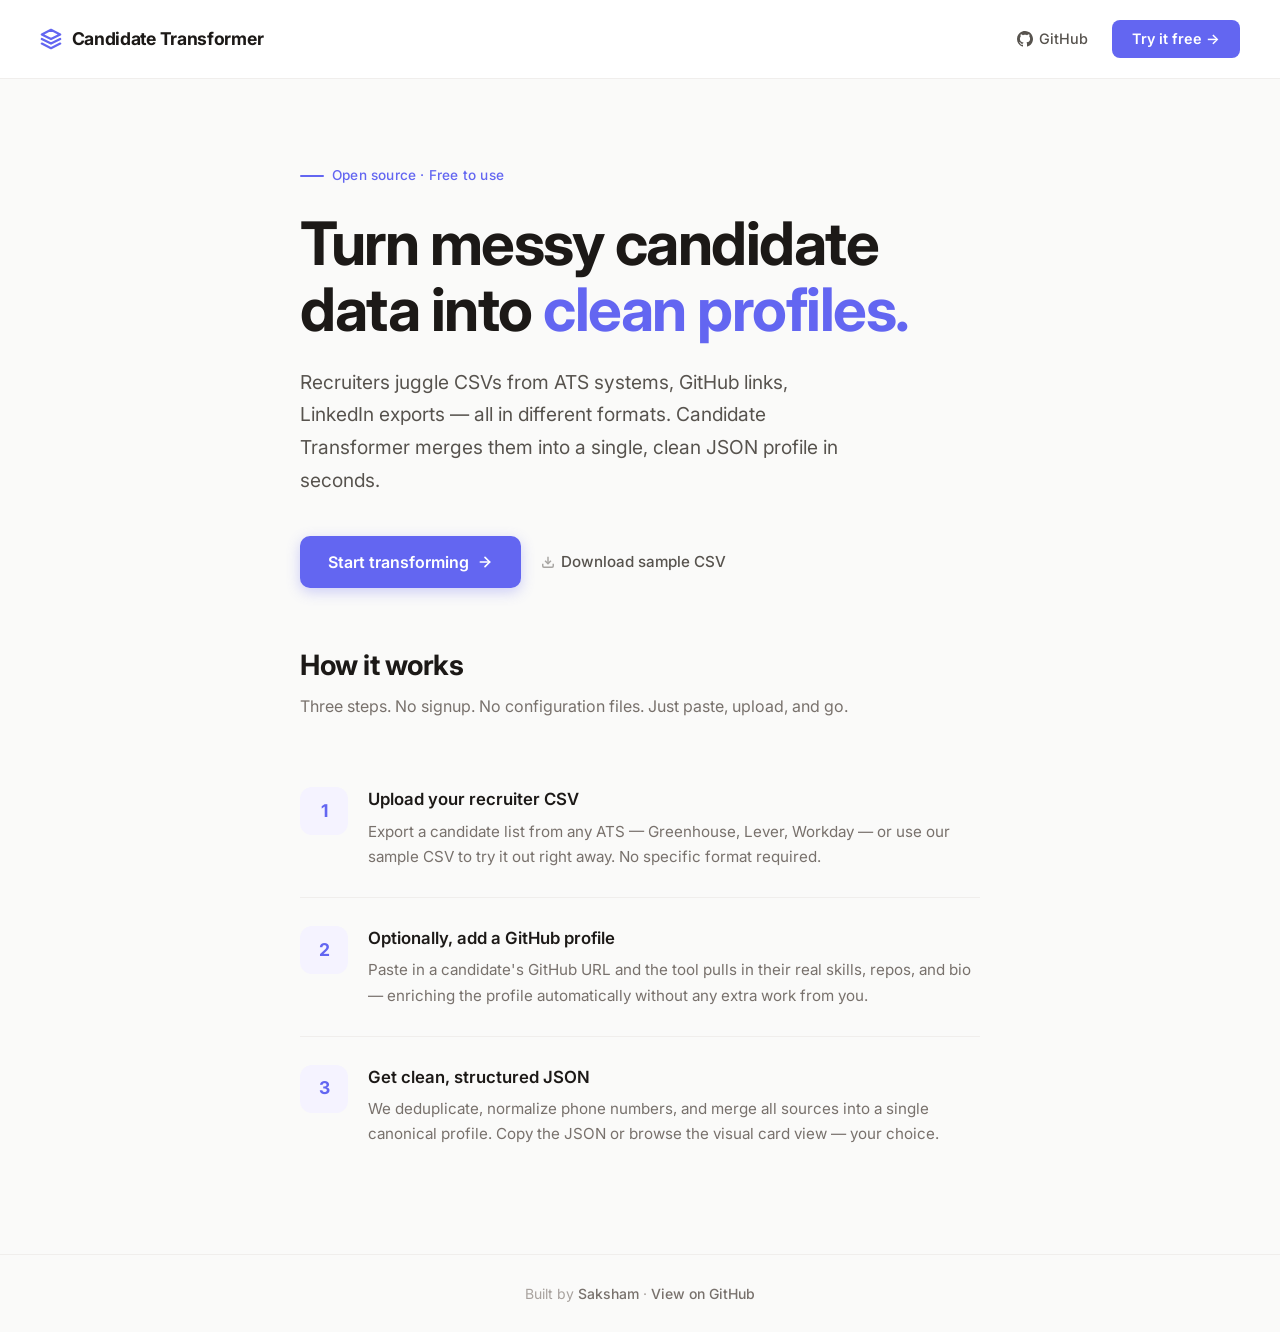
==== commit a95985e4: "redesign: human-first landing page rewrite" ====
--- a/index.html
+++ b/index.html
@@ -3,68 +3,303 @@
 <head>
     <meta charset="UTF-8">
     <meta name="viewport" content="width=device-width, initial-scale=1.0">
-    <title>Candidate Profile Transformer</title>
+    <title>Candidate Transformer — Clean candidate profiles, instantly</title>
+    <meta name="description" content="Stop copying data between tabs. Candidate Transformer merges recruiter CSVs and GitHub profiles into clean, structured JSON in seconds.">
     <link rel="stylesheet" href="style.css">
-    <link href="https://fonts.googleapis.com/css2?family=Inter:wght@400;500;600;700&display=swap" rel="stylesheet">
+    <link href="https://fonts.googleapis.com/css2?family=Inter:ital,wght@0,400;0,500;0,600;0,700;1,400&display=swap" rel="stylesheet">
+    <style>
+        /* Landing-page-only styles */
+        .lp-nav {
+            display: flex;
+            align-items: center;
+            justify-content: space-between;
+            padding: 1.25rem 2.5rem;
+            background: #fff;
+            border-bottom: 1px solid #f0eeec;
+            position: sticky;
+            top: 0;
+            z-index: 10;
+        }
+        .lp-logo {
+            display: flex;
+            align-items: center;
+            gap: 0.6rem;
+            font-weight: 700;
+            font-size: 1.1rem;
+            color: #1c1917;
+            text-decoration: none;
+            letter-spacing: -0.3px;
+        }
+        .lp-logo svg { color: #6366f1; }
+        .lp-nav-right {
+            display: flex;
+            align-items: center;
+            gap: 1.5rem;
+        }
+        .lp-gh-link {
+            display: flex;
+            align-items: center;
+            gap: 0.4rem;
+            font-size: 0.9rem;
+            font-weight: 500;
+            color: #57534e;
+            text-decoration: none;
+            transition: color 0.15s;
+        }
+        .lp-gh-link:hover { color: #1c1917; }
+        .lp-try-btn {
+            background: #6366f1;
+            color: #fff;
+            font-size: 0.9rem;
+            font-weight: 600;
+            padding: 0.5rem 1.25rem;
+            border-radius: 8px;
+            text-decoration: none;
+            transition: background 0.15s, transform 0.1s;
+        }
+        .lp-try-btn:hover {
+            background: #4f46e5;
+            transform: translateY(-1px);
+        }
+
+        /* Hero */
+        .lp-hero {
+            max-width: 760px;
+            margin: 0 auto;
+            padding: 5rem 2.5rem 3.5rem;
+        }
+        .lp-eyebrow {
+            display: inline-flex;
+            align-items: center;
+            gap: 0.5rem;
+            font-size: 0.85rem;
+            font-weight: 500;
+            color: #6366f1;
+            margin-bottom: 1.5rem;
+            letter-spacing: 0.2px;
+        }
+        .lp-eyebrow::before {
+            content: '';
+            display: block;
+            width: 24px;
+            height: 2px;
+            background: #6366f1;
+            border-radius: 2px;
+        }
+        .lp-hero h1 {
+            font-size: clamp(2.5rem, 5vw, 3.75rem);
+            font-weight: 700;
+            letter-spacing: -1.5px;
+            line-height: 1.1;
+            color: #1c1917;
+            margin-bottom: 1.5rem;
+        }
+        .lp-hero h1 em {
+            font-style: normal;
+            color: #6366f1;
+        }
+        .lp-hero > p {
+            font-size: 1.2rem;
+            line-height: 1.7;
+            color: #57534e;
+            max-width: 560px;
+            margin-bottom: 2.5rem;
+        }
+        .lp-cta-row {
+            display: flex;
+            align-items: center;
+            gap: 1.25rem;
+            flex-wrap: wrap;
+        }
+        .lp-cta-primary {
+            display: inline-flex;
+            align-items: center;
+            gap: 0.5rem;
+            background: #6366f1;
+            color: #fff;
+            font-weight: 600;
+            font-size: 1rem;
+            padding: 0.85rem 1.75rem;
+            border-radius: 10px;
+            text-decoration: none;
+            transition: background 0.15s, transform 0.1s, box-shadow 0.15s;
+            box-shadow: 0 4px 14px rgba(99,102,241,0.3);
+        }
+        .lp-cta-primary:hover {
+            background: #4f46e5;
+            transform: translateY(-1px);
+            box-shadow: 0 6px 20px rgba(99,102,241,0.35);
+        }
+        .lp-cta-secondary {
+            font-size: 0.95rem;
+            color: #57534e;
+            text-decoration: none;
+            font-weight: 500;
+            display: flex;
+            align-items: center;
+            gap: 0.35rem;
+            transition: color 0.15s;
+        }
+        .lp-cta-secondary:hover { color: #1c1917; }
+        .lp-cta-secondary svg { opacity: 0.5; }
+
+        /* How it works */
+        .lp-steps {
+            max-width: 760px;
+            margin: 0 auto;
+            padding: 0 2.5rem 5rem;
+        }
+        .lp-steps-header {
+            margin-bottom: 2.5rem;
+        }
+        .lp-steps-header h2 {
+            font-size: 1.75rem;
+            font-weight: 700;
+            color: #1c1917;
+            letter-spacing: -0.5px;
+            margin-bottom: 0.5rem;
+        }
+        .lp-steps-header p {
+            color: #78716c;
+            font-size: 1rem;
+            line-height: 1.6;
+        }
+        .lp-step-list {
+            display: flex;
+            flex-direction: column;
+            gap: 0;
+        }
+        .lp-step {
+            display: grid;
+            grid-template-columns: 48px 1fr;
+            gap: 1.25rem;
+            padding: 1.75rem 0;
+            border-bottom: 1px solid #f0eeec;
+            align-items: start;
+        }
+        .lp-step:last-child { border-bottom: none; }
+        .lp-step-num {
+            width: 48px;
+            height: 48px;
+            border-radius: 12px;
+            background: #f5f3ff;
+            color: #6366f1;
+            font-weight: 700;
+            font-size: 1.1rem;
+            display: flex;
+            align-items: center;
+            justify-content: center;
+            flex-shrink: 0;
+        }
+        .lp-step-body h3 {
+            font-size: 1.05rem;
+            font-weight: 600;
+            color: #1c1917;
+            margin-bottom: 0.4rem;
+        }
+        .lp-step-body p {
+            font-size: 0.95rem;
+            color: #78716c;
+            line-height: 1.65;
+        }
+
+        /* Footer */
+        .lp-footer {
+            border-top: 1px solid #f0eeec;
+            padding: 1.75rem 2.5rem;
+            display: flex;
+            align-items: center;
+            justify-content: space-between;
+            max-width: 760px;
+            margin: 0 auto;
+            width: 100%;
+        }
+        .lp-footer p {
+            font-size: 0.875rem;
+            color: #a8a29e;
+        }
+
+        @media (max-width: 600px) {
+            .lp-hero { padding: 3rem 1.5rem 2.5rem; }
+            .lp-steps { padding: 0 1.5rem 3rem; }
+            .lp-hero h1 { font-size: 2.25rem; }
+            .lp-nav { padding: 1rem 1.5rem; }
+        }
+    </style>
 </head>
 <body>
-    <div class="page-wrapper">
-        <header class="top-nav">
-            <div class="nav-content">
-                <a href="index.html" class="logo">
-                    <svg viewBox="0 0 24 24" width="28" height="28" fill="none" stroke="currentColor" stroke-width="2" stroke-linecap="round" stroke-linejoin="round">
-                        <polygon points="12 2 2 7 12 12 22 7 12 2"></polygon>
-                        <polyline points="2 17 12 22 22 17"></polyline>
-                        <polyline points="2 12 12 17 22 12"></polyline>
-                    </svg>
-                    <span>Candidate Transformer</span>
+    <nav class="lp-nav">
+        <a href="index.html" class="lp-logo">
+            <svg viewBox="0 0 24 24" width="22" height="22" fill="none" stroke="currentColor" stroke-width="2.5" stroke-linecap="round" stroke-linejoin="round">
+                <polygon points="12 2 2 7 12 12 22 7 12 2"></polygon>
+                <polyline points="2 17 12 22 22 17"></polyline>
+                <polyline points="2 12 12 17 22 12"></polyline>
+            </svg>
+            Candidate Transformer
+        </a>
+        <div class="lp-nav-right">
+            <a href="https://github.com/Saksham-Gupta-GH/candidate-profile-transformer" target="_blank" class="lp-gh-link">
+                <svg width="16" height="16" viewBox="0 0 24 24" fill="currentColor"><path d="M12 0c-6.626 0-12 5.373-12 12 0 5.302 3.438 9.8 8.207 11.387.599.111.793-.261.793-.577v-2.234c-3.338.726-4.033-1.416-4.033-1.416-.546-1.387-1.333-1.756-1.333-1.756-1.089-.745.083-.729.083-.729 1.205.084 1.839 1.237 1.839 1.237 1.07 1.834 2.807 1.304 3.492.997.107-.775.418-1.305.762-1.604-2.665-.305-5.467-1.334-5.467-5.931 0-1.311.469-2.381 1.236-3.221-.124-.303-.535-1.524.117-3.176 0 0 1.008-.322 3.301 1.23.957-.266 1.983-.399 3.003-.404 1.02.005 2.047.138 3.006.404 2.291-1.552 3.297-1.23 3.297-1.23.653 1.653.242 2.874.118 3.176.77.84 1.235 1.911 1.235 3.221 0 4.609-2.807 5.624-5.479 5.921.43.372.823 1.102.823 2.222v3.293c0 .319.192.694.801.576 4.765-1.589 8.199-6.086 8.199-11.386 0-6.627-5.373-12-12-12z"/></svg>
+                GitHub
+            </a>
+            <a href="app.html" class="lp-try-btn">Try it free →</a>
+        </div>
+    </nav>
+
+    <main>
+        <section class="lp-hero">
+            <span class="lp-eyebrow">Open source · Free to use</span>
+            <h1>Turn messy candidate data into <em>clean profiles.</em></h1>
+            <p>Recruiters juggle CSVs from ATS systems, GitHub links, LinkedIn exports — all in different formats. Candidate Transformer merges them into a single, clean JSON profile in seconds.</p>
+            <div class="lp-cta-row">
+                <a href="app.html" class="lp-cta-primary">
+                    Start transforming
+                    <svg width="16" height="16" viewBox="0 0 24 24" fill="none" stroke="currentColor" stroke-width="2.5" stroke-linecap="round" stroke-linejoin="round"><line x1="5" y1="12" x2="19" y2="12"></line><polyline points="12 5 19 12 12 19"></polyline></svg>
                 </a>
-                <div class="nav-links">
-                    <a href="https://github.com/Saksham-Gupta-GH/candidate-profile-transformer" target="_blank" class="github-link">
-                        <svg width="24" height="24" viewBox="0 0 24 24" fill="currentColor"><path d="M12 0c-6.626 0-12 5.373-12 12 0 5.302 3.438 9.8 8.207 11.387.599.111.793-.261.793-.577v-2.234c-3.338.726-4.033-1.416-4.033-1.416-.546-1.387-1.333-1.756-1.333-1.756-1.089-.745.083-.729.083-.729 1.205.084 1.839 1.237 1.839 1.237 1.07 1.834 2.807 1.304 3.492.997.107-.775.418-1.305.762-1.604-2.665-.305-5.467-1.334-5.467-5.931 0-1.311.469-2.381 1.236-3.221-.124-.303-.535-1.524.117-3.176 0 0 1.008-.322 3.301 1.23.957-.266 1.983-.399 3.003-.404 1.02.005 2.047.138 3.006.404 2.291-1.552 3.297-1.23 3.297-1.23.653 1.653.242 2.874.118 3.176.77.84 1.235 1.911 1.235 3.221 0 4.609-2.807 5.624-5.479 5.921.43.372.823 1.102.823 2.222v3.293c0 .319.192.694.801.576 4.765-1.589 8.199-6.086 8.199-11.386 0-6.627-5.373-12-12-12z"/></svg>
-                        <span>GitHub</span>
-                    </a>
-                </div>
+                <a href="sample.csv" download class="lp-cta-secondary">
+                    <svg width="14" height="14" viewBox="0 0 24 24" fill="none" stroke="currentColor" stroke-width="2.5"><path d="M21 15v4a2 2 0 0 1-2 2H5a2 2 0 0 1-2-2v-4"></path><polyline points="7 10 12 15 17 10"></polyline><line x1="12" y1="15" x2="12" y2="3"></line></svg>
+                    Download sample CSV
+                </a>
             </div>
-        </header>
-
-        <main class="content">
-            <div class="hero">
-                <h1 style="font-size: 3.5rem; letter-spacing: -1px; margin-bottom: 1.25rem; color: #1C1917;">Transform candidate data instantly</h1>
-                <p style="font-size: 1.25rem; color: #57534E; max-width: 600px; margin: 0 auto; line-height: 1.6;">Merge messy recruiter CSVs and GitHub profiles into clean, structured JSON data ready for your HR systems.</p>
-                
-                <div style="text-align: center; margin-top: 2rem; margin-bottom: 2rem;">
-                    <a href="app.html" class="primary-btn" style="display: inline-block; text-decoration: none; padding: 1rem 2.5rem; font-size: 1.1rem;">Try it Now</a>
-                </div>
-                
-                <div class="about-section">
-                    <div class="about-card">
-                        <div class="about-icon">
-                            <svg width="24" height="24" viewBox="0 0 24 24" fill="none" stroke="currentColor" stroke-width="2"><path d="M21 15v4a2 2 0 0 1-2 2H5a2 2 0 0 1-2-2v-4"></path><polyline points="17 8 12 3 7 8"></polyline><line x1="12" y1="3" x2="12" y2="15"></line></svg>
-                        </div>
-                        <h3>1. Upload Data</h3>
-                        <p>Upload a standard CSV from an ATS and provide a GitHub URL for enrichment.</p>
-                    </div>
-                    <div class="about-card">
-                        <div class="about-icon">
-                            <svg width="24" height="24" viewBox="0 0 24 24" fill="none" stroke="currentColor" stroke-width="2"><path d="M12 2v20M17 5H9.5a3.5 3.5 0 0 0 0 7h5a3.5 3.5 0 0 1 0 7H6"></path></svg>
-                        </div>
-                        <h3>2. Normalize</h3>
-                        <p>Our engine deduplicates, standardizes phone formats, and matches profiles seamlessly.</p>
-                    </div>
-                    <div class="about-card">
-                        <div class="about-icon">
-                            <svg width="24" height="24" viewBox="0 0 24 24" fill="none" stroke="currentColor" stroke-width="2"><rect x="3" y="3" width="18" height="18" rx="2" ry="2"></rect><line x1="9" y1="3" x2="9" y2="21"></line></svg>
-                        </div>
-                        <h3>3. Export JSON</h3>
-                        <p>Get perfectly structured profiles ready for API integrations or custom dashboards.</p>
+        </section>
+
+        <section class="lp-steps">
+            <div class="lp-steps-header">
+                <h2>How it works</h2>
+                <p>Three steps. No signup. No configuration files. Just paste, upload, and go.</p>
+            </div>
+            <div class="lp-step-list">
+                <div class="lp-step">
+                    <div class="lp-step-num">1</div>
+                    <div class="lp-step-body">
+                        <h3>Upload your recruiter CSV</h3>
+                        <p>Export a candidate list from any ATS — Greenhouse, Lever, Workday — or use our sample CSV to try it out right away. No specific format required.</p>
                     </div>
                 </div>
+                <div class="lp-step">
+                    <div class="lp-step-num">2</div>
+                    <div class="lp-step-body">
+                        <h3>Optionally, add a GitHub profile</h3>
+                        <p>Paste in a candidate's GitHub URL and the tool pulls in their real skills, repos, and bio — enriching the profile automatically without any extra work from you.</p>
+                    </div>
+                </div>
+                <div class="lp-step">
+                    <div class="lp-step-num">3</div>
+                    <div class="lp-step-body">
+                        <h3>Get clean, structured JSON</h3>
+                        <p>We deduplicate, normalize phone numbers, and merge all sources into a single canonical profile. Copy the JSON or browse the visual card view — your choice.</p>
                     </div>
                 </div>
             </div>
-        </main>
-    </div>
+        </section>
+    </main>
+
+    <footer style="border-top: 1px solid #f0eeec; padding: 1.75rem 2.5rem; text-align: center;">
+        <p style="font-size: 0.875rem; color: #a8a29e;">
+            Built by <a href="https://github.com/Saksham-Gupta-GH" target="_blank" style="color: #78716c; font-weight: 500; text-decoration: none;">Saksham</a> · 
+            <a href="https://github.com/Saksham-Gupta-GH/candidate-profile-transformer" target="_blank" style="color: #78716c; font-weight: 500; text-decoration: none;">View on GitHub</a>
+        </p>
+    </footer>
 
     <script src="script.js"></script>
 </body>
